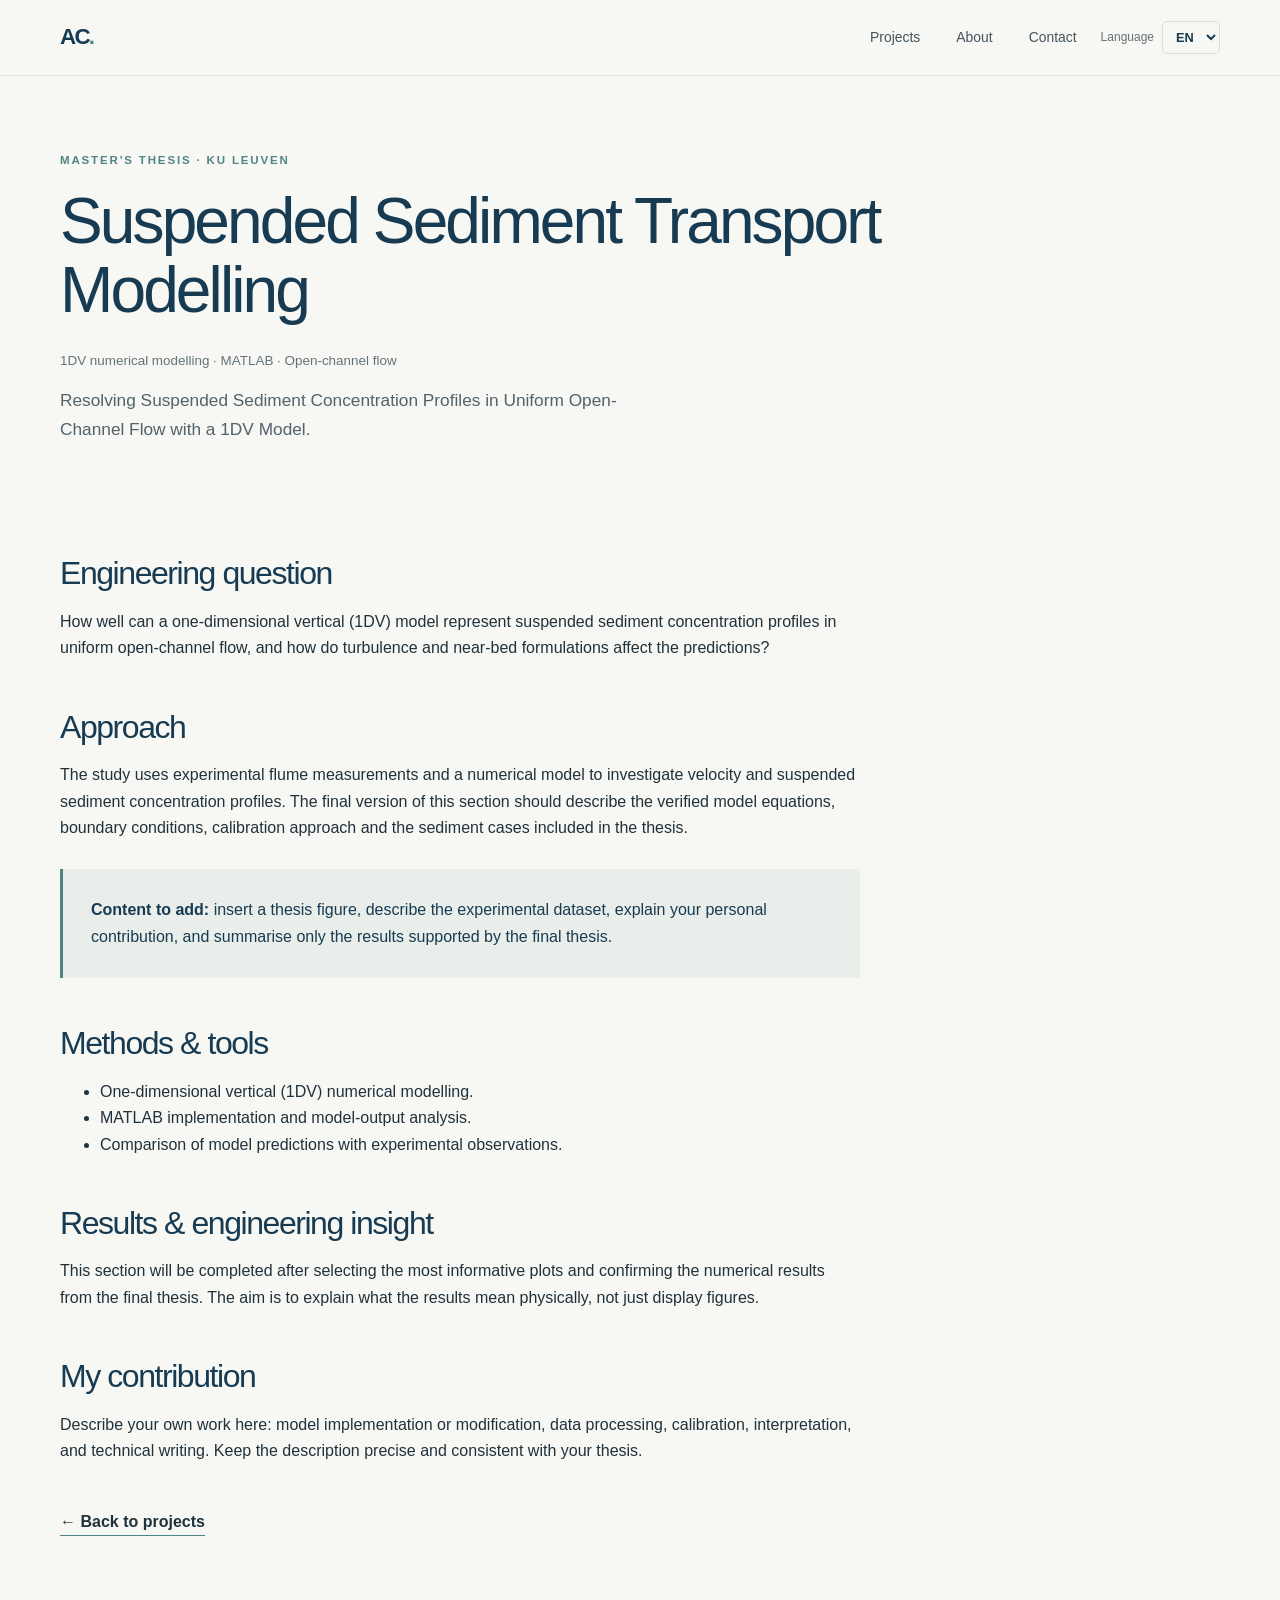
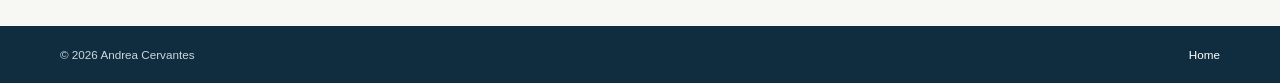
==== projects/thesis.html @ b18a3326 "Add files via upload" ====
<!doctype html>
<html lang="en">
<head>
  <meta charset="utf-8">
  <meta name="viewport" content="width=device-width, initial-scale=1">
  <meta name="description" content="Master's thesis case study on suspended sediment transport modelling.">
  <title>Suspended Sediment Transport Modelling | Andrea Cervantes</title>
  <link rel="stylesheet" href="../assets/css/style.css">
  <style>
    .case-hero { padding: 76px 0 48px; max-width: 850px; }
    .case-hero h1 { font-size: clamp(2.5rem, 5vw, 4.5rem); }
    .case-meta { color: var(--muted); font-size: .84rem; }
    .case-body { max-width: 800px; padding-bottom: 90px; }
    .case-body h2 { margin-top: 48px; font-size: 2rem; }
    .case-placeholder { padding: 28px; background: #e9eeea; border-left: 3px solid var(--teal); color: var(--navy); margin: 28px 0; }
    .back-link { display: inline-block; margin-top: 28px; font-weight: 700; border-bottom: 1px solid var(--teal); }
  </style>
</head>
<body>
  <header class="site-header">
    <a class="brand" href="../index.html">AC<span>.</span></a>
    <nav class="desktop-nav"><a href="../index.html#projects">Projects</a><a href="../index.html#about">About</a><a href="../index.html#contact">Contact</a></nav>
    <div class="header-actions"><label class="language-label" for="language-select">Language</label><select id="language-select" aria-label="Choose language"><option value="en">EN</option><option value="es">ES</option><option value="nl">NL</option></select></div>
  </header>
  <main class="section-wrap">
    <section class="case-hero">
      <p class="eyebrow">MASTER'S THESIS · KU LEUVEN</p>
      <h1>Suspended Sediment Transport Modelling</h1>
      <p class="case-meta">1DV numerical modelling · MATLAB · Open-channel flow</p>
      <p class="hero-lede">Resolving Suspended Sediment Concentration Profiles in Uniform Open-Channel Flow with a 1DV Model.</p>
    </section>
    <article class="case-body">
      <h2>Engineering question</h2>
      <p>How well can a one-dimensional vertical (1DV) model represent suspended sediment concentration profiles in uniform open-channel flow, and how do turbulence and near-bed formulations affect the predictions?</p>
      <h2>Approach</h2>
      <p>The study uses experimental flume measurements and a numerical model to investigate velocity and suspended sediment concentration profiles. The final version of this section should describe the verified model equations, boundary conditions, calibration approach and the sediment cases included in the thesis.</p>
      <div class="case-placeholder"><strong>Content to add:</strong> insert a thesis figure, describe the experimental dataset, explain your personal contribution, and summarise only the results supported by the final thesis.</div>
      <h2>Methods & tools</h2>
      <ul>
        <li>One-dimensional vertical (1DV) numerical modelling.</li>
        <li>MATLAB implementation and model-output analysis.</li>
        <li>Comparison of model predictions with experimental observations.</li>
      </ul>
      <h2>Results & engineering insight</h2>
      <p>This section will be completed after selecting the most informative plots and confirming the numerical results from the final thesis. The aim is to explain what the results mean physically, not just display figures.</p>
      <h2>My contribution</h2>
      <p>Describe your own work here: model implementation or modification, data processing, calibration, interpretation, and technical writing. Keep the description precise and consistent with your thesis.</p>
      <a class="back-link" href="../index.html#projects">← Back to projects</a>
    </article>
  </main>
  <footer class="site-footer"><div class="section-wrap footer-inner"><span>© <span id="year"></span> Andrea Cervantes</span><a href="../index.html">Home</a></div></footer>
  <script>
    const caseTranslations = {
      en: {label:"MASTER'S THESIS · KU LEUVEN",title:"Suspended Sediment Transport Modelling",meta:"1DV numerical modelling · MATLAB · Open-channel flow",subtitle:"Resolving Suspended Sediment Concentration Profiles in Uniform Open-Channel Flow with a 1DV Model.",q:"Engineering question",qtext:"How well can a one-dimensional vertical (1DV) model represent suspended sediment concentration profiles in uniform open-channel flow, and how do turbulence and near-bed formulations affect the predictions?",approach:"Approach",approachText:"The study uses experimental flume measurements and a numerical model to investigate velocity and suspended sediment concentration profiles. The final version of this section should describe the verified model equations, boundary conditions, calibration approach and the sediment cases included in the thesis.",placeholder:"Content to add: insert a thesis figure, describe the experimental dataset, explain your personal contribution, and summarise only the results supported by the final thesis.",methods:"Methods & tools",m1:"One-dimensional vertical (1DV) numerical modelling.",m2:"MATLAB implementation and model-output analysis.",m3:"Comparison of model predictions with experimental observations.",results:"Results & engineering insight",resultsText:"This section will be completed after selecting the most informative plots and confirming the numerical results from the final thesis. The aim is to explain what the results mean physically, not just display figures.",contribution:"My contribution",contributionText:"Describe your own work here: model implementation or modification, data processing, calibration, interpretation, and technical writing. Keep the description precise and consistent with your thesis.",back:"← Back to projects"},
      es: {label:"TESIS DE MÁSTER · KU LEUVEN",title:"Modelización del transporte de sedimentos suspendidos",meta:"Modelización numérica 1DV · MATLAB · Flujo a superficie libre",subtitle:"Resolución de perfiles de concentración de sedimentos suspendidos en flujo uniforme a superficie libre mediante un modelo 1DV.",q:"Problema de ingeniería",qtext:"¿En qué medida un modelo unidimensional vertical (1DV) representa los perfiles de concentración de sedimentos suspendidos en flujo uniforme a superficie libre, y cómo influyen la turbulencia y las formulaciones cerca del lecho en las predicciones?",approach:"Enfoque",approachText:"El estudio utiliza mediciones experimentales en un canal y un modelo numérico para investigar los perfiles de velocidad y de concentración de sedimentos suspendidos. Esta sección final debe describir las ecuaciones verificadas, las condiciones de contorno, la calibración y los casos de sedimentos incluidos en la tesis.",placeholder:"Contenido pendiente: insertar una figura de la tesis, describir los datos experimentales, explicar tu contribución y resumir solo resultados respaldados por la tesis final.",methods:"Métodos y herramientas",m1:"Modelización numérica unidimensional vertical (1DV).",m2:"Implementación en MATLAB y análisis de resultados del modelo.",m3:"Comparación de predicciones con observaciones experimentales.",results:"Resultados e interpretación ingenieril",resultsText:"Esta sección se completará después de seleccionar las figuras más informativas y confirmar los resultados numéricos de la tesis final. El objetivo es explicar su significado físico, no solo mostrar gráficos.",contribution:"Mi contribución",contributionText:"Describe aquí tu trabajo: implementación o modificación del modelo, procesamiento de datos, calibración, interpretación y redacción técnica. La descripción debe ser precisa y coherente con tu tesis.",back:"← Volver a proyectos"},
      nl: {label:"MASTERTHESIS · KU LEUVEN",title:"Modellering van gesuspendeerd sedimenttransport",meta:"1DV-numerieke modellering · MATLAB · Stroming in open kanalen",subtitle:"Het bepalen van concentratieprofielen van gesuspendeerd sediment in eenparige stroming in een open kanaal met een 1DV-model.",q:"Ingenieursvraag",qtext:"In welke mate kan een eendimensionaal verticaal (1DV) model concentratieprofielen van gesuspendeerd sediment in eenparige stroming in een open kanaal beschrijven, en hoe beïnvloeden turbulentie en formuleringen nabij de bodem de voorspellingen?",approach:"Aanpak",approachText:"De studie gebruikt experimentele gootmetingen en een numeriek model om snelheids- en sedimentconcentratieprofielen te onderzoeken. In de definitieve versie worden de geverifieerde modelvergelijkingen, randvoorwaarden, kalibratieaanpak en sedimentgevallen uit de thesis beschreven.",placeholder:"Nog toe te voegen: voeg een figuur uit de thesis toe, beschrijf de experimentele gegevens, licht je eigen bijdrage toe en vat alleen resultaten samen die door de definitieve thesis worden ondersteund.",methods:"Methoden en tools",m1:"Eendimensionale verticale (1DV) numerieke modellering.",m2:"Implementatie in MATLAB en analyse van modeluitvoer.",m3:"Vergelijking van modelvoorspellingen met experimentele waarnemingen.",results:"Resultaten en technische inzichten",resultsText:"Dit onderdeel wordt aangevuld nadat de meest informatieve grafieken zijn geselecteerd en de numerieke resultaten uit de definitieve thesis zijn gecontroleerd. Het doel is de fysische betekenis uit te leggen, niet alleen grafieken te tonen.",contribution:"Mijn bijdrage",contributionText:"Beschrijf hier je eigen werk: modelimplementatie of aanpassing, gegevensverwerking, kalibratie, interpretatie en technische rapportage. Zorg dat de beschrijving precies overeenkomt met je thesis.",back:"← Terug naar projecten"}
    };
    const select = document.getElementById("language-select");
    const originalNodes = {
      label:document.querySelector(".case-hero .eyebrow"), title:document.querySelector(".case-hero h1"), meta:document.querySelector(".case-meta"), subtitle:document.querySelector(".case-hero .hero-lede"),
      q:document.querySelectorAll(".case-body h2")[0], qtext:document.querySelectorAll(".case-body p")[0], approach:document.querySelectorAll(".case-body h2")[1], approachText:document.querySelectorAll(".case-body p")[1],
      placeholder:document.querySelector(".case-placeholder"), methods:document.querySelectorAll(".case-body h2")[2], m1:document.querySelectorAll(".case-body li")[0], m2:document.querySelectorAll(".case-body li")[1], m3:document.querySelectorAll(".case-body li")[2],
      results:document.querySelectorAll(".case-body h2")[3], resultsText:document.querySelectorAll(".case-body p")[2], contribution:document.querySelectorAll(".case-body h2")[4], contributionText:document.querySelectorAll(".case-body p")[3], back:document.querySelector(".back-link")
    };
    function setCaseLanguage(lang) {
      const t = caseTranslations[lang] || caseTranslations.en;
      document.documentElement.lang = lang;
      Object.keys(originalNodes).forEach(key => {
        const node = originalNodes[key];
        if (key === "placeholder") node.innerHTML = "<strong>" + t[key].split(":")[0] + ":</strong>" + t[key].substring(t[key].indexOf(":")+1);
        else node.textContent = t[key];
      });
      document.title = t.title + " | Andrea Cervantes";
    }
    select.addEventListener("change", e => { setCaseLanguage(e.target.value); try { localStorage.setItem("portfolio-language",e.target.value); } catch(error){} });
    try { const lang=localStorage.getItem("portfolio-language") || "en"; select.value=lang; setCaseLanguage(lang); } catch(error) { setCaseLanguage("en"); }
    document.getElementById("year").textContent = new Date().getFullYear();
  </script>
</body>
</html>
---- assets/css/style.css ----
:root {
  --navy: #173b52;
  --navy-deep: #102d40;
  --teal: #4f8584;
  --mint: #dce9e5;
  --paper: #f7f7f3;
  --white: #fff;
  --ink: #20323c;
  --muted: #64747a;
  --line: #d8dfdc;
  --sand: #e0b77d;
  --max: 1160px;
  --serif: Georgia, "Times New Roman", serif;
  --sans: Inter, "Aptos", "Segoe UI", Arial, sans-serif;
}
* { box-sizing: border-box; }
html { scroll-behavior: smooth; scroll-padding-top: 90px; }
body { margin: 0; background: var(--paper); color: var(--ink); font-family: var(--sans); line-height: 1.65; -webkit-font-smoothing: antialiased; }
a { color: inherit; text-decoration: none; }
a:hover { color: var(--teal); }
button, select { font: inherit; }
.skip-link { position: absolute; left: -999px; top: 0; background: var(--white); padding: .7rem; z-index: 99; }
.skip-link:focus { left: .5rem; }
.section-wrap { width: min(var(--max), calc(100% - 48px)); margin-inline: auto; }
.site-header { position: sticky; top: 0; z-index: 10; min-height: 76px; display: flex; align-items: center; justify-content: space-between; gap: 24px; padding: 0 max(24px, calc((100% - var(--max)) / 2)); background: rgba(247,247,243,.94); backdrop-filter: blur(14px); border-bottom: 1px solid rgba(216,223,220,.8); }
.brand { color: var(--navy); font-size: 1.4rem; font-weight: 800; letter-spacing: -.08em; }
.brand span { color: var(--teal); }
.desktop-nav { display: flex; align-items: center; gap: clamp(18px, 3vw, 36px); margin-left: auto; }
.desktop-nav a, .mobile-nav a { font-size: .87rem; color: #43555e; }
.header-actions { display: flex; align-items: center; gap: 8px; }
.language-label { font-size: .75rem; color: var(--muted); }
#language-select { background: transparent; border: 1px solid var(--line); border-radius: 5px; color: var(--navy); padding: 7px 9px; font-weight: 700; font-size: .8rem; }
.menu-toggle { display: none; border: 1px solid var(--line); background: transparent; color: var(--navy); border-radius: 5px; padding: 6px 10px; }
.mobile-nav { position: absolute; top: 75px; right: 16px; padding: 14px 20px; background: var(--white); border: 1px solid var(--line); box-shadow: 0 12px 30px #173b5218; border-radius: 8px; flex-direction: column; gap: 12px; min-width: 160px; }
.mobile-nav:not([hidden]) { display: flex; }
.hero { display: grid; grid-template-columns: 1.08fr .92fr; align-items: center; gap: clamp(36px, 7vw, 90px); padding-block: clamp(58px, 8vw, 108px); }
.eyebrow { margin: 0 0 18px; color: var(--teal); font-size: .72rem; letter-spacing: .16em; font-weight: 800; line-height: 1.5; }
h1, h2, h3, p { margin-top: 0; }
h1, h2 { color: var(--navy); font-weight: 500; letter-spacing: -.045em; line-height: 1.08; }
h1 { font-size: clamp(2.7rem, 5.4vw, 5rem); margin-bottom: 25px; }
h1 em { color: var(--teal); font-family: var(--serif); font-weight: 400; }
h2 { font-size: clamp(2rem, 3.5vw, 3.25rem); margin-bottom: 18px; }
h3 { color: var(--navy); line-height: 1.25; letter-spacing: -.02em; }
.hero-lede { max-width: 590px; color: #52636b; font-size: clamp(1rem, 1.35vw, 1.13rem); }
.hero-actions { display: flex; align-items: center; flex-wrap: wrap; gap: 22px; margin-top: 30px; }
.button { display: inline-flex; align-items: center; gap: 18px; border-radius: 4px; padding: 13px 17px; font-size: .87rem; font-weight: 700; }
.button-dark { background: var(--navy); color: white; }
.button-dark:hover { background: var(--teal); color: white; }
.text-link { font-size: .88rem; font-weight: 700; border-bottom: 1px solid #9bb7b0; padding-bottom: 3px; }
.hero-note { margin: 34px 0 0; font-size: .78rem; color: var(--muted); }
.hero-art { position: relative; background: var(--mint); min-height: 430px; overflow: hidden; }
.contour-art { display: block; width: 100%; height: 100%; min-height: 430px; }
.art-label, .art-caption { position: absolute; z-index: 1; display: flex; justify-content: space-between; gap: 12px; font-size: .64rem; font-weight: 800; letter-spacing: .13em; color: var(--navy); }
.art-label { top: 20px; left: 20px; }
.art-caption { bottom: 20px; left: 20px; right: 20px; }
.intro-strip { background: #e9eeea; padding-block: 34px; }
.intro-grid { display: grid; grid-template-columns: .7fr 1.3fr; align-items: start; gap: 50px; }
.intro-grid .eyebrow { margin: 4px 0 0; }
.intro-statement { max-width: 800px; color: var(--navy); font-family: var(--serif); font-size: clamp(1.35rem, 2.3vw, 2rem); line-height: 1.35; margin: 0; }
.content-section { padding-block: clamp(65px, 8vw, 105px); }
.section-heading { display: flex; align-items: end; justify-content: space-between; gap: 40px; margin-bottom: 36px; }
.section-heading .eyebrow { margin-bottom: 12px; }
.section-heading h2 { margin-bottom: 0; }
.section-aside { max-width: 330px; color: var(--muted); font-size: .9rem; margin-bottom: 4px; }
.project-grid { display: grid; grid-template-columns: repeat(2, minmax(0, 1fr)); gap: 24px; align-items: stretch; }
.project-card { background: var(--white); border: 1px solid #e4e8e5; min-width: 0; }
.project-featured { grid-column: 1 / -1; display: grid; grid-template-columns: 1.05fr .95fr; }
.project-visual { min-height: 230px; position: relative; overflow: hidden; }
.project-featured .project-visual { min-height: 350px; }
.visual-sediment { background: var(--navy); display: flex; align-items: center; }
.visual-sediment svg { width: 100%; height: auto; padding: 18px; }
.visual-index { position: absolute; top: 18px; left: 20px; color: var(--white); font-size: .7rem; letter-spacing: .14em; z-index: 1; }
.visual-foot { position: absolute; bottom: 13px; left: 18px; color: #d8e4e5; font-size: .68rem; }
.project-content { padding: clamp(22px, 3vw, 34px); }
.project-type { color: var(--teal); font-size: .68rem; font-weight: 800; letter-spacing: .12em; margin-bottom: 13px; }
.project-content h3 { font-size: clamp(1.25rem, 2vw, 1.7rem); margin-bottom: 12px; }
.project-content > p:not(.project-type) { color: var(--muted); font-size: .9rem; }
.tag-list { display: flex; flex-wrap: wrap; gap: 7px; padding: 0; list-style: none; margin: 20px 0; }
.tag-list li { background: #edf2ef; color: #47625f; border-radius: 3px; padding: 4px 8px; font-size: .7rem; }
.project-link { display: inline-flex; align-items: center; gap: 12px; margin-top: 4px; font-size: .83rem; font-weight: 800; color: var(--navy); border-bottom: 1px solid #a5bbb5; padding-bottom: 4px; }
.visual-water { background: #dce9e5; display: grid; place-items: center; }
.water-rings { width: 210px; height: 210px; border: 1px solid #4f8584; border-radius: 50%; position: relative; }
.water-rings::before, .water-rings::after { content: ""; position: absolute; border: 1px solid #4f8584; border-radius: 50%; inset: 20px -30px; transform: rotate(25deg); }
.water-rings::after { inset: -25px 38px; transform: rotate(-35deg); }
.visual-title { position: absolute; bottom: 18px; left: 20px; color: var(--navy); font-size: .65rem; letter-spacing: .13em; font-weight: 800; }
.visual-maritime { background: #e7e4da; display: grid; place-items: center; }
.maritime-lines { width: 100%; height: 100%; position: absolute; inset: 0; background: repeating-linear-gradient(165deg, transparent 0 20px, rgba(23,59,82,.18) 21px 22px, transparent 23px 40px); clip-path: polygon(0 15%,100% 0,100% 82%,0 100%); }
.about-band { background: var(--navy); color: white; padding-block: clamp(60px, 8vw, 100px); }
.about-grid { display: grid; grid-template-columns: .85fr 1.15fr; gap: clamp(35px, 8vw, 100px); }
.about-band h2 { color: white; max-width: 450px; }
.about-band .eyebrow { color: #9fc9bd; }
.about-copy { max-width: 650px; color: #d5e0e3; }
.about-copy p { margin-bottom: 18px; }
.about-caution { font-size: .82rem; color: #a9c1c8; border-left: 2px solid var(--teal); padding-left: 14px; margin-top: 28px; }
.skills-grid { display: grid; grid-template-columns: repeat(3, minmax(0, 1fr)); border-top: 1px solid var(--line); }
.skill-block { padding: 26px 26px 0 0; }
.skill-block + .skill-block { border-left: 1px solid var(--line); padding-left: 26px; }
.skill-number { color: var(--teal); font-size: .72rem; font-weight: 800; letter-spacing: .1em; }
.skill-block h3 { margin: 15px 0 10px; font-size: 1.15rem; }
.skill-block p { color: var(--muted); font-size: .9rem; margin-bottom: 0; }
.contact-section { background: #e9eeea; padding-block: clamp(60px, 8vw, 100px); }
.contact-grid { display: grid; grid-template-columns: 1fr .8fr; gap: 70px; }
.contact-grid h2 { max-width: 500px; }
.contact-grid > div:first-child > p:last-child { max-width: 500px; color: var(--muted); }
.contact-links { display: flex; flex-direction: column; align-items: stretch; }
.contact-links > a { display: flex; justify-content: space-between; gap: 20px; border-bottom: 1px solid #cbd6d1; padding: 13px 0; color: var(--navy); font-weight: 700; font-size: .9rem; }
.contact-note { margin-top: 18px; font-size: .75rem; color: var(--muted); }
.site-footer { background: var(--navy-deep); color: #cbd8dc; padding-block: 19px; font-size: .73rem; }
.footer-inner { display: flex; justify-content: space-between; align-items: center; gap: 18px; }
.site-footer a { color: #fff; }
@media (max-width: 850px) {
  .desktop-nav { gap: 16px; }
  .hero { gap: 28px; }
  .hero-art, .contour-art { min-height: 360px; }
  .project-featured { grid-template-columns: 1fr 1fr; }
}
@media (max-width: 680px) {
  .section-wrap { width: min(100% - 32px, var(--max)); }
  .site-header { padding-inline: 16px; min-height: 66px; }
  .desktop-nav, .language-label { display: none; }
  .menu-toggle { display: inline-block; }
  .mobile-nav { top: 65px; }
  .hero { grid-template-columns: 1fr; padding-block: 50px; }
  .hero-art, .contour-art { min-height: 300px; }
  .intro-grid, .about-grid, .contact-grid { grid-template-columns: 1fr; gap: 24px; }
  .section-heading { align-items: start; flex-direction: column; gap: 14px; }
  .project-grid, .project-featured { grid-template-columns: 1fr; }
  .project-featured { grid-column: auto; }
  .project-featured .project-visual { min-height: 270px; }
  .skills-grid { grid-template-columns: 1fr; }
  .skill-block, .skill-block + .skill-block { padding: 22px 0; border-left: 0; border-bottom: 1px solid var(--line); }
  .footer-inner { flex-wrap: wrap; }
}
@media (prefers-reduced-motion: reduce) { html { scroll-behavior: auto; } * { transition: none !important; } }
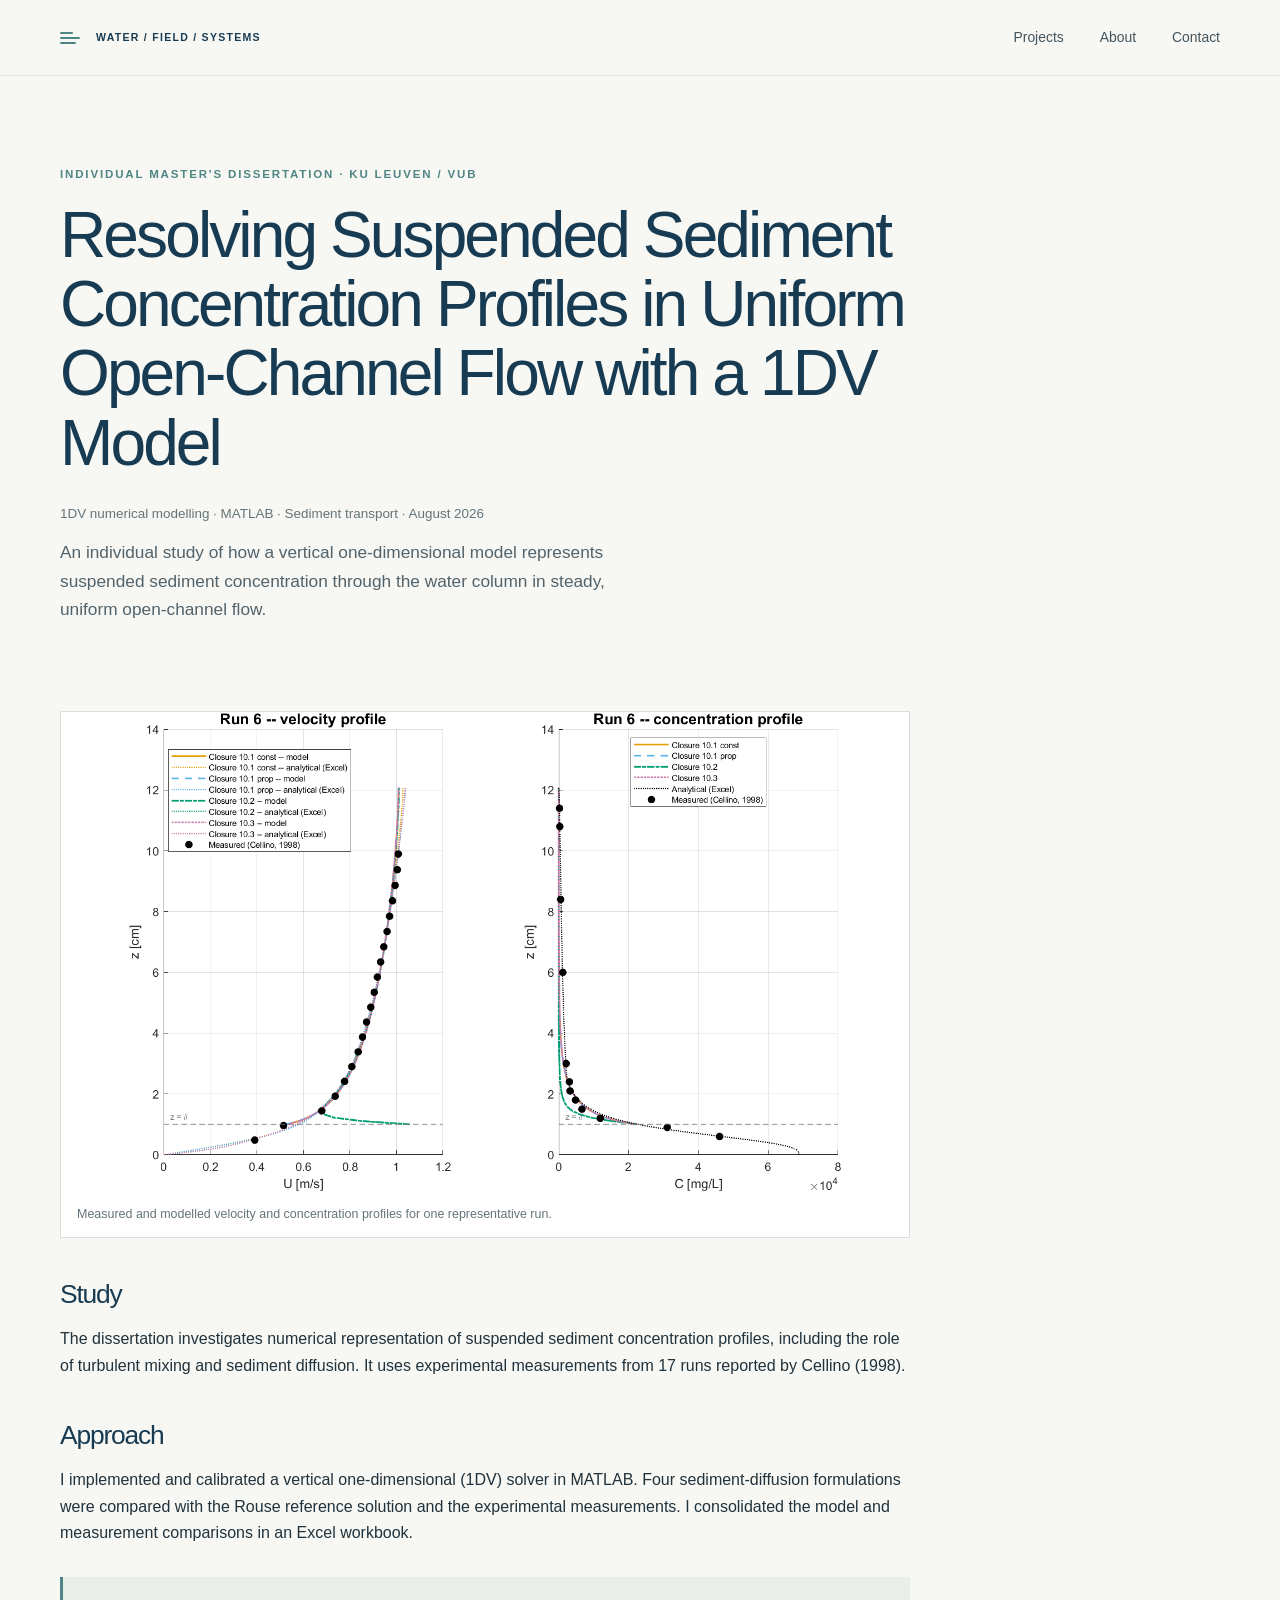
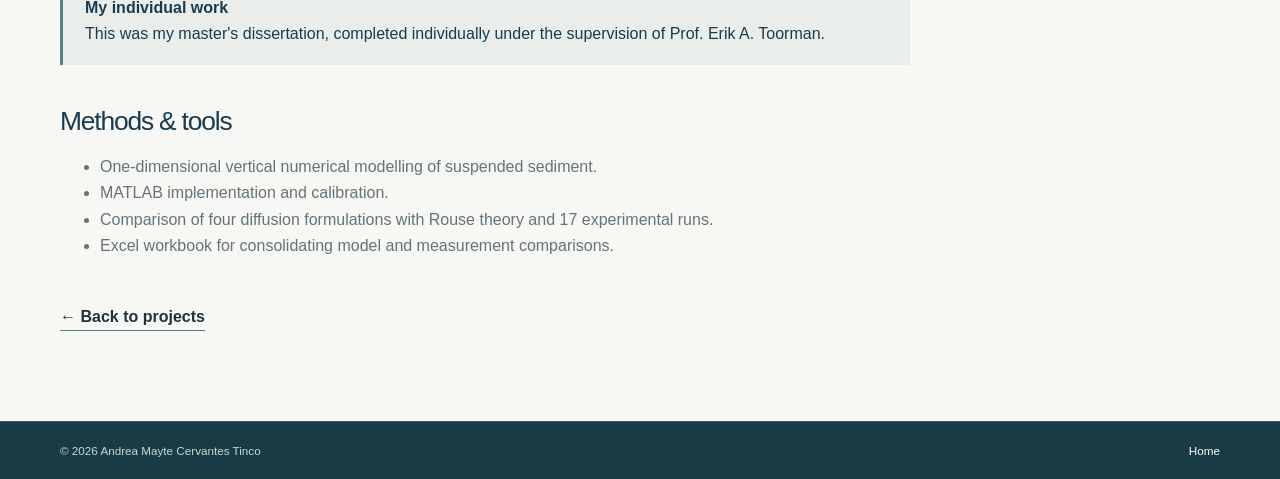
==== commit 0d8aa5ec: "Restore thesis project detail card and portfolio updates" ====
--- a/projects/thesis.html
+++ b/projects/thesis.html
@@ -3,78 +3,48 @@
 <head>
   <meta charset="utf-8">
   <meta name="viewport" content="width=device-width, initial-scale=1">
-  <meta name="description" content="Master's thesis case study on suspended sediment transport modelling.">
-  <title>Suspended Sediment Transport Modelling | Andrea Cervantes</title>
-  <link rel="stylesheet" href="../assets/css/style.css">
+  <meta name="description" content="Andrea Cervantes' individual MSc dissertation on modelling suspended sediment profiles in open-channel flow.">
+  <title>Suspended Sediment Modelling | Andrea Cervantes</title>
+  <link rel="stylesheet" href="../assets/css/style.css?v=13">
   <style>
-    .case-hero { padding: 76px 0 48px; max-width: 850px; }
-    .case-hero h1 { font-size: clamp(2.5rem, 5vw, 4.5rem); }
-    .case-meta { color: var(--muted); font-size: .84rem; }
-    .case-body { max-width: 800px; padding-bottom: 90px; }
-    .case-body h2 { margin-top: 48px; font-size: 2rem; }
-    .case-placeholder { padding: 28px; background: #e9eeea; border-left: 3px solid var(--teal); color: var(--navy); margin: 28px 0; }
-    .back-link { display: inline-block; margin-top: 28px; font-weight: 700; border-bottom: 1px solid var(--teal); }
+    .case-hero { max-width:900px; padding:clamp(50px,8vw,90px) 0 36px; }
+    .case-hero h1 { font-size:clamp(2.4rem,5vw,4.4rem); }
+    .case-meta { color:var(--muted); font-size:.84rem; }
+    .case-body { max-width:850px; padding-bottom:90px; }
+    .case-body h2 { margin-top:42px; font-size:1.65rem; }
+    .case-figure { margin:34px 0; background:#fff; border:1px solid var(--line); }
+    .case-figure img { display:block; width:100%; max-height:480px; object-fit:contain; }
+    .case-figure figcaption { padding:12px 16px; color:var(--muted); font-size:.78rem; }
+    .case-callout { background:#e9eeea; border-left:3px solid var(--teal); padding:18px 22px; margin:30px 0; color:var(--navy); }
+    .back-link { display:inline-block; margin-top:28px; font-weight:700; border-bottom:1px solid var(--teal); }
+    .case-points { color:var(--muted); }
   </style>
 </head>
 <body>
   <header class="site-header">
-    <a class="brand" href="../index.html">AC<span>.</span></a>
-    <nav class="desktop-nav"><a href="../index.html#projects">Projects</a><a href="../index.html#about">About</a><a href="../index.html#contact">Contact</a></nav>
-    <div class="header-actions"><label class="language-label" for="language-select">Language</label><select id="language-select" aria-label="Choose language"><option value="en">EN</option><option value="es">ES</option><option value="nl">NL</option></select></div>
+    <a class="brand" href="../index.html#home" aria-label="Andrea Cervantes portfolio"><span class="brand-mark" aria-hidden="true"><i></i><i></i><i></i></span><span>WATER / FIELD / SYSTEMS</span></a>
+    <nav class="desktop-nav" aria-label="Main navigation"><a href="../index.html#projects">Projects</a><a href="../index.html#about">About</a><a href="../index.html#contact">Contact</a></nav>
   </header>
   <main class="section-wrap">
     <section class="case-hero">
-      <p class="eyebrow">MASTER'S THESIS · KU LEUVEN</p>
-      <h1>Suspended Sediment Transport Modelling</h1>
-      <p class="case-meta">1DV numerical modelling · MATLAB · Open-channel flow</p>
-      <p class="hero-lede">Resolving Suspended Sediment Concentration Profiles in Uniform Open-Channel Flow with a 1DV Model.</p>
+      <p class="eyebrow">INDIVIDUAL MASTER'S DISSERTATION · KU LEUVEN / VUB</p>
+      <h1>Resolving Suspended Sediment Concentration Profiles in Uniform Open-Channel Flow with a 1DV Model</h1>
+      <p class="case-meta">1DV numerical modelling · MATLAB · Sediment transport · August 2026</p>
+      <p class="hero-lede">An individual study of how a vertical one-dimensional model represents suspended sediment concentration through the water column in steady, uniform open-channel flow.</p>
     </section>
     <article class="case-body">
-      <h2>Engineering question</h2>
-      <p>How well can a one-dimensional vertical (1DV) model represent suspended sediment concentration profiles in uniform open-channel flow, and how do turbulence and near-bed formulations affect the predictions?</p>
+      <figure class="case-figure"><img src="../assets/images/projects/thesis-profiles.png" alt="Measured and modelled velocity and suspended sediment concentration profiles for Run 6"><figcaption>Measured and modelled velocity and concentration profiles for one representative run.</figcaption></figure>
+      <h2>Study</h2>
+      <p>The dissertation investigates numerical representation of suspended sediment concentration profiles, including the role of turbulent mixing and sediment diffusion. It uses experimental measurements from 17 runs reported by Cellino (1998).</p>
       <h2>Approach</h2>
-      <p>The study uses experimental flume measurements and a numerical model to investigate velocity and suspended sediment concentration profiles. The final version of this section should describe the verified model equations, boundary conditions, calibration approach and the sediment cases included in the thesis.</p>
-      <div class="case-placeholder"><strong>Content to add:</strong> insert a thesis figure, describe the experimental dataset, explain your personal contribution, and summarise only the results supported by the final thesis.</div>
-      <h2>Methods & tools</h2>
-      <ul>
-        <li>One-dimensional vertical (1DV) numerical modelling.</li>
-        <li>MATLAB implementation and model-output analysis.</li>
-        <li>Comparison of model predictions with experimental observations.</li>
-      </ul>
-      <h2>Results & engineering insight</h2>
-      <p>This section will be completed after selecting the most informative plots and confirming the numerical results from the final thesis. The aim is to explain what the results mean physically, not just display figures.</p>
-      <h2>My contribution</h2>
-      <p>Describe your own work here: model implementation or modification, data processing, calibration, interpretation, and technical writing. Keep the description precise and consistent with your thesis.</p>
+      <p>I implemented and calibrated a vertical one-dimensional (1DV) solver in MATLAB. Four sediment-diffusion formulations were compared with the Rouse reference solution and the experimental measurements. I consolidated the model and measurement comparisons in an Excel workbook.</p>
+      <div class="case-callout"><strong>My individual work</strong><br>This was my master's dissertation, completed individually under the supervision of Prof. Erik A. Toorman.</div>
+      <h2>Methods &amp; tools</h2>
+      <ul class="case-points"><li>One-dimensional vertical numerical modelling of suspended sediment.</li><li>MATLAB implementation and calibration.</li><li>Comparison of four diffusion formulations with Rouse theory and 17 experimental runs.</li><li>Excel workbook for consolidating model and measurement comparisons.</li></ul>
       <a class="back-link" href="../index.html#projects">← Back to projects</a>
     </article>
   </main>
-  <footer class="site-footer"><div class="section-wrap footer-inner"><span>© <span id="year"></span> Andrea Cervantes</span><a href="../index.html">Home</a></div></footer>
-  <script>
-    const caseTranslations = {
-      en: {label:"MASTER'S THESIS · KU LEUVEN",title:"Suspended Sediment Transport Modelling",meta:"1DV numerical modelling · MATLAB · Open-channel flow",subtitle:"Resolving Suspended Sediment Concentration Profiles in Uniform Open-Channel Flow with a 1DV Model.",q:"Engineering question",qtext:"How well can a one-dimensional vertical (1DV) model represent suspended sediment concentration profiles in uniform open-channel flow, and how do turbulence and near-bed formulations affect the predictions?",approach:"Approach",approachText:"The study uses experimental flume measurements and a numerical model to investigate velocity and suspended sediment concentration profiles. The final version of this section should describe the verified model equations, boundary conditions, calibration approach and the sediment cases included in the thesis.",placeholder:"Content to add: insert a thesis figure, describe the experimental dataset, explain your personal contribution, and summarise only the results supported by the final thesis.",methods:"Methods & tools",m1:"One-dimensional vertical (1DV) numerical modelling.",m2:"MATLAB implementation and model-output analysis.",m3:"Comparison of model predictions with experimental observations.",results:"Results & engineering insight",resultsText:"This section will be completed after selecting the most informative plots and confirming the numerical results from the final thesis. The aim is to explain what the results mean physically, not just display figures.",contribution:"My contribution",contributionText:"Describe your own work here: model implementation or modification, data processing, calibration, interpretation, and technical writing. Keep the description precise and consistent with your thesis.",back:"← Back to projects"},
-      es: {label:"TESIS DE MÁSTER · KU LEUVEN",title:"Modelización del transporte de sedimentos suspendidos",meta:"Modelización numérica 1DV · MATLAB · Flujo a superficie libre",subtitle:"Resolución de perfiles de concentración de sedimentos suspendidos en flujo uniforme a superficie libre mediante un modelo 1DV.",q:"Problema de ingeniería",qtext:"¿En qué medida un modelo unidimensional vertical (1DV) representa los perfiles de concentración de sedimentos suspendidos en flujo uniforme a superficie libre, y cómo influyen la turbulencia y las formulaciones cerca del lecho en las predicciones?",approach:"Enfoque",approachText:"El estudio utiliza mediciones experimentales en un canal y un modelo numérico para investigar los perfiles de velocidad y de concentración de sedimentos suspendidos. Esta sección final debe describir las ecuaciones verificadas, las condiciones de contorno, la calibración y los casos de sedimentos incluidos en la tesis.",placeholder:"Contenido pendiente: insertar una figura de la tesis, describir los datos experimentales, explicar tu contribución y resumir solo resultados respaldados por la tesis final.",methods:"Métodos y herramientas",m1:"Modelización numérica unidimensional vertical (1DV).",m2:"Implementación en MATLAB y análisis de resultados del modelo.",m3:"Comparación de predicciones con observaciones experimentales.",results:"Resultados e interpretación ingenieril",resultsText:"Esta sección se completará después de seleccionar las figuras más informativas y confirmar los resultados numéricos de la tesis final. El objetivo es explicar su significado físico, no solo mostrar gráficos.",contribution:"Mi contribución",contributionText:"Describe aquí tu trabajo: implementación o modificación del modelo, procesamiento de datos, calibración, interpretación y redacción técnica. La descripción debe ser precisa y coherente con tu tesis.",back:"← Volver a proyectos"},
-      nl: {label:"MASTERTHESIS · KU LEUVEN",title:"Modellering van gesuspendeerd sedimenttransport",meta:"1DV-numerieke modellering · MATLAB · Stroming in open kanalen",subtitle:"Het bepalen van concentratieprofielen van gesuspendeerd sediment in eenparige stroming in een open kanaal met een 1DV-model.",q:"Ingenieursvraag",qtext:"In welke mate kan een eendimensionaal verticaal (1DV) model concentratieprofielen van gesuspendeerd sediment in eenparige stroming in een open kanaal beschrijven, en hoe beïnvloeden turbulentie en formuleringen nabij de bodem de voorspellingen?",approach:"Aanpak",approachText:"De studie gebruikt experimentele gootmetingen en een numeriek model om snelheids- en sedimentconcentratieprofielen te onderzoeken. In de definitieve versie worden de geverifieerde modelvergelijkingen, randvoorwaarden, kalibratieaanpak en sedimentgevallen uit de thesis beschreven.",placeholder:"Nog toe te voegen: voeg een figuur uit de thesis toe, beschrijf de experimentele gegevens, licht je eigen bijdrage toe en vat alleen resultaten samen die door de definitieve thesis worden ondersteund.",methods:"Methoden en tools",m1:"Eendimensionale verticale (1DV) numerieke modellering.",m2:"Implementatie in MATLAB en analyse van modeluitvoer.",m3:"Vergelijking van modelvoorspellingen met experimentele waarnemingen.",results:"Resultaten en technische inzichten",resultsText:"Dit onderdeel wordt aangevuld nadat de meest informatieve grafieken zijn geselecteerd en de numerieke resultaten uit de definitieve thesis zijn gecontroleerd. Het doel is de fysische betekenis uit te leggen, niet alleen grafieken te tonen.",contribution:"Mijn bijdrage",contributionText:"Beschrijf hier je eigen werk: modelimplementatie of aanpassing, gegevensverwerking, kalibratie, interpretatie en technische rapportage. Zorg dat de beschrijving precies overeenkomt met je thesis.",back:"← Terug naar projecten"}
-    };
-    const select = document.getElementById("language-select");
-    const originalNodes = {
-      label:document.querySelector(".case-hero .eyebrow"), title:document.querySelector(".case-hero h1"), meta:document.querySelector(".case-meta"), subtitle:document.querySelector(".case-hero .hero-lede"),
-      q:document.querySelectorAll(".case-body h2")[0], qtext:document.querySelectorAll(".case-body p")[0], approach:document.querySelectorAll(".case-body h2")[1], approachText:document.querySelectorAll(".case-body p")[1],
-      placeholder:document.querySelector(".case-placeholder"), methods:document.querySelectorAll(".case-body h2")[2], m1:document.querySelectorAll(".case-body li")[0], m2:document.querySelectorAll(".case-body li")[1], m3:document.querySelectorAll(".case-body li")[2],
-      results:document.querySelectorAll(".case-body h2")[3], resultsText:document.querySelectorAll(".case-body p")[2], contribution:document.querySelectorAll(".case-body h2")[4], contributionText:document.querySelectorAll(".case-body p")[3], back:document.querySelector(".back-link")
-    };
-    function setCaseLanguage(lang) {
-      const t = caseTranslations[lang] || caseTranslations.en;
-      document.documentElement.lang = lang;
-      Object.keys(originalNodes).forEach(key => {
-        const node = originalNodes[key];
-        if (key === "placeholder") node.innerHTML = "<strong>" + t[key].split(":")[0] + ":</strong>" + t[key].substring(t[key].indexOf(":")+1);
-        else node.textContent = t[key];
-      });
-      document.title = t.title + " | Andrea Cervantes";
-    }
-    select.addEventListener("change", e => { setCaseLanguage(e.target.value); try { localStorage.setItem("portfolio-language",e.target.value); } catch(error){} });
-    try { const lang=localStorage.getItem("portfolio-language") || "en"; select.value=lang; setCaseLanguage(lang); } catch(error) { setCaseLanguage("en"); }
-    document.getElementById("year").textContent = new Date().getFullYear();
-  </script>
+  <footer class="site-footer"><div class="section-wrap footer-inner"><span>© <span id="year"></span> Andrea Mayte Cervantes Tinco</span><a href="../index.html">Home</a></div></footer>
+  <script>document.getElementById("year").textContent = new Date().getFullYear();</script>
 </body>
 </html>
--- a/assets/css/style.css
+++ b/assets/css/style.css
@@ -23,8 +23,17 @@
 .skip-link:focus { left: .5rem; }
 .section-wrap { width: min(var(--max), calc(100% - 48px)); margin-inline: auto; }
 .site-header { position: sticky; top: 0; z-index: 10; min-height: 76px; display: flex; align-items: center; justify-content: space-between; gap: 24px; padding: 0 max(24px, calc((100% - var(--max)) / 2)); background: rgba(247,247,243,.94); backdrop-filter: blur(14px); border-bottom: 1px solid rgba(216,223,220,.8); }
-.brand { color: var(--navy); font-size: 1.4rem; font-weight: 800; letter-spacing: -.08em; }
-.brand span { color: var(--teal); }
+.brand {
+  color: var(--navy);
+  font-family: "URW Chancery L", "Brush Script MT", "Segoe Script", cursive;
+  font-size: 1.55rem;
+  font-weight: 500;
+  font-style: italic;
+  letter-spacing: -.035em;
+  white-space: nowrap;
+  transform: none;
+  display: inline-block;
+}
 .desktop-nav { display: flex; align-items: center; gap: clamp(18px, 3vw, 36px); margin-left: auto; }
 .desktop-nav a, .mobile-nav a { font-size: .87rem; color: #43555e; }
 .header-actions { display: flex; align-items: center; gap: 8px; }
@@ -49,14 +58,18 @@
 .text-link { font-size: .88rem; font-weight: 700; border-bottom: 1px solid #9bb7b0; padding-bottom: 3px; }
 .hero-note { margin: 34px 0 0; font-size: .78rem; color: var(--muted); }
 .hero-art { position: relative; background: var(--mint); min-height: 430px; overflow: hidden; }
+.photo-carousel { width: 100%; max-width: 520px; aspect-ratio: 4 / 5; border-radius: 18px; isolation: isolate; }
+.photo-carousel .hero-photo { position: absolute; inset: 0; display: block; width: 100%; height: 100%; object-fit: cover; object-position: center; opacity: 0; visibility: hidden; transition: opacity 1s ease, visibility 1s ease; }
+.photo-carousel .hero-photo.active { opacity: 1; visibility: visible; }
 .contour-art { display: block; width: 100%; height: 100%; min-height: 430px; }
-.art-label, .art-caption { position: absolute; z-index: 1; display: flex; justify-content: space-between; gap: 12px; font-size: .64rem; font-weight: 800; letter-spacing: .13em; color: var(--navy); }
-.art-label { top: 20px; left: 20px; }
-.art-caption { bottom: 20px; left: 20px; right: 20px; }
+.art-label, .art-caption { display: none !important; }
 .intro-strip { background: #e9eeea; padding-block: 34px; }
-.intro-grid { display: grid; grid-template-columns: .7fr 1.3fr; align-items: start; gap: 50px; }
-.intro-grid .eyebrow { margin: 4px 0 0; }
+.intro-grid { display: grid; grid-template-columns: minmax(0, .8fr) minmax(0, 1.2fr); align-items: start; gap: clamp(2rem, 5vw, 5rem); }
+.intro-approach, .intro-about { min-width: 0; }
+.intro-grid .eyebrow { margin: 4px 0 16px; }
 .intro-statement { max-width: 800px; color: var(--navy); font-family: var(--serif); font-size: clamp(1.35rem, 2.3vw, 2rem); line-height: 1.35; margin: 0; }
+.intro-about > p:not(.eyebrow) { color: #425760; margin: 0 0 1rem; line-height: 1.7; font-size: .94rem; }
+.intro-about > p:last-child { margin-bottom: 0; }
 .content-section { padding-block: clamp(65px, 8vw, 105px); }
 .section-heading { display: flex; align-items: end; justify-content: space-between; gap: 40px; margin-bottom: 36px; }
 .section-heading .eyebrow { margin-bottom: 12px; }
@@ -114,6 +127,10 @@
   .hero-art, .contour-art { min-height: 360px; }
   .project-featured { grid-template-columns: 1fr 1fr; }
 }
+@media (max-width: 768px) {
+  .intro-grid { grid-template-columns: 1fr; gap: 2rem; }
+  .photo-carousel { max-width: 100%; aspect-ratio: 4 / 5; }
+}
 @media (max-width: 680px) {
   .section-wrap { width: min(100% - 32px, var(--max)); }
   .site-header { padding-inline: 16px; min-height: 66px; }
@@ -122,9 +139,9 @@
   .mobile-nav { top: 65px; }
   .hero { grid-template-columns: 1fr; padding-block: 50px; }
   .hero-art, .contour-art { min-height: 300px; }
-  .intro-grid, .about-grid, .contact-grid { grid-template-columns: 1fr; gap: 24px; }
+  .project-featured { grid-template-columns: 1fr; }
   .section-heading { align-items: start; flex-direction: column; gap: 14px; }
-  .project-grid, .project-featured { grid-template-columns: 1fr; }
+  .project-grid { grid-template-columns: 1fr; }
   .project-featured { grid-column: auto; }
   .project-featured .project-visual { min-height: 270px; }
   .skills-grid { grid-template-columns: 1fr; }
@@ -132,3 +149,276 @@
   .footer-inner { flex-wrap: wrap; }
 }
 @media (prefers-reduced-motion: reduce) { html { scroll-behavior: auto; } * { transition: none !important; } }
+
+
+.hero-eyebrow {
+  margin: 0 0 .65rem;
+  color: var(--teal);
+  font-size: .78rem;
+  font-weight: 750;
+  letter-spacing: .13em;
+  line-height: 1.4;
+  text-transform: uppercase;
+}
+
+
+/* Selected project cards */
+.visual-uganda {
+  background: linear-gradient(180deg, rgba(16,45,64,.03), rgba(16,45,64,.55)),
+    url("../images/Uganda_campo1.png") center 55% / cover;
+}
+.visual-mangrove { background: linear-gradient(145deg, #dce9e5, #8aaca3); }
+.visual-shellfish { background: linear-gradient(145deg, #e6e1d4, #b7c8c1); }
+.visual-potato { background: linear-gradient(145deg, #e7e2cf, #b5c49c); }
+.visual-belgium { background: linear-gradient(145deg, #dce5e8, #a8bdc2); }
+.visual-mangrove::after, .visual-shellfish::after, .visual-potato::after, .visual-belgium::after {
+  content: ""; position: absolute; inset: 18% 12%;
+  border: 1px solid rgba(23,59,82,.22); border-radius: 50%;
+  transform: rotate(-18deg);
+}
+.visual-shellfish::after { inset: 24% 18%; border-radius: 45% 55% 50% 40%; }
+.visual-potato::after { inset: 15% 25%; border-radius: 48%; transform: rotate(28deg); }
+.visual-belgium::after { inset: 20% 14%; border-radius: 4px; transform: rotate(8deg); }
+.project-card:not(.project-featured) .project-visual { min-height: 230px; }
+.project-card .visual-title { z-index: 1; }
+@media (max-width: 760px) {
+  .project-grid { grid-template-columns: 1fr; }
+  .project-featured { grid-column: auto; grid-template-columns: 1fr; }
+  .project-featured .project-visual { min-height: 260px; }
+}
+
+
+/* v10: interactive project cards, language globe and minimal contact */
+.brand { font-family: var(--sans); font-size: .72rem; font-weight: 800; letter-spacing: .15em; color: var(--teal); white-space: nowrap; }
+.brand span { color: #b8c9c2; padding: 0 .25rem; }
+.language-picker { position: relative; }
+.language-toggle { width: 38px; height: 38px; display:grid; place-items:center; border:1px solid var(--line); border-radius:50%; background:transparent; color:var(--navy); cursor:pointer; }
+.language-toggle svg { width:19px; height:19px; fill:none; stroke:currentColor; stroke-width:1.5; stroke-linecap:round; }
+.language-menu { position:absolute; right:0; top:46px; z-index:30; min-width:145px; padding:7px; background:white; border:1px solid var(--line); box-shadow:0 12px 30px #173b5218; border-radius:7px; }
+.language-menu[hidden] { display:none; }
+.language-menu button { display:block; width:100%; text-align:left; border:0; background:transparent; padding:9px 10px; color:var(--ink); cursor:pointer; border-radius:4px; }
+.language-menu button:hover { background:#edf2ef; }
+.project-grid-interactive .project-card { display:block; width:100%; padding:0; border:1px solid #e4e8e5; text-align:left; font:inherit; color:inherit; cursor:pointer; transition:transform .2s ease, box-shadow .2s ease; }
+.project-grid-interactive .project-card:hover { transform:translateY(-3px); box-shadow:0 12px 28px #173b5214; }
+.project-grid-interactive .project-featured { display:grid; grid-template-columns:1.05fr .95fr; grid-column:1 / -1; }
+.project-image { position:relative; display:block; min-height:230px; overflow:hidden; background:#dce9e5; }
+.project-featured .project-image { min-height:350px; }
+.project-image img { display:block; width:100%; height:100%; min-height:230px; object-fit:cover; position:absolute; inset:0; transition:transform .45s ease; }
+.project-card:hover .project-image img { transform:scale(1.035); }
+.project-featured .project-image img { min-height:350px; }
+.project-content { display:flex; flex-direction:column; gap:10px; padding:clamp(22px,3vw,34px); }
+.project-content strong { color:var(--navy); font-size:clamp(1.2rem,2vw,1.55rem); line-height:1.25; letter-spacing:-.02em; }
+.project-meta { color:var(--teal); font-size:.66rem; font-weight:800; letter-spacing:.12em; }
+.project-summary { color:var(--muted); font-size:.88rem; line-height:1.6; }
+.project-tags { color:#607873; font-size:.72rem; }
+.project-open { margin-top:7px; color:var(--navy); font-size:.82rem; font-weight:800; border-bottom:1px solid #a5bbb5; width:max-content; padding-bottom:4px; }
+.project-grid-interactive .project-card:focus-visible, .language-toggle:focus-visible, .language-menu button:focus-visible { outline:3px solid #8bb9ae; outline-offset:3px; }
+.skills-grid { grid-template-columns:repeat(3,minmax(0,1fr)); }
+.contact-section { padding-block:clamp(42px,6vw,70px); }
+.contact-minimal { display:grid; grid-template-columns:.7fr 1.3fr; align-items:center; column-gap:40px; }
+.contact-minimal .eyebrow { margin:0; }
+.contact-minimal h2 { font-size:clamp(1.8rem,3vw,2.7rem); margin:0; }
+.contact-minimal .contact-links { grid-column:2; display:flex; flex-direction:row; flex-wrap:wrap; gap:28px; margin-top:18px; }
+.contact-minimal .contact-links a { display:inline-flex; gap:10px; border-bottom:1px solid #cbd6d1; padding:6px 0; font-size:.9rem; }
+.modal-backdrop { position:fixed; inset:0; z-index:100; display:grid; place-items:center; padding:24px; background:rgba(10,29,40,.68); backdrop-filter:blur(5px); }
+.modal-backdrop[hidden] { display:none; }
+.project-modal { position:relative; width:min(900px,100%); max-height:min(88vh,900px); background:var(--paper); border-radius:10px; overflow:hidden; box-shadow:0 24px 80px #07192355; }
+.modal-scroll { max-height:min(88vh,900px); overflow-y:auto; overscroll-behavior:contain; }
+.modal-close { position:sticky; float:right; top:12px; margin:12px 12px -54px 0; z-index:3; width:40px; height:40px; border:0; border-radius:50%; background:rgba(255,255,255,.94); color:var(--navy); font-size:1.8rem; line-height:1; cursor:pointer; box-shadow:0 2px 12px #102d4020; }
+.modal-image { display:block; width:100%; height:260px; object-fit:cover; background:var(--mint); }
+.modal-body { padding:clamp(24px,5vw,48px); }
+.modal-body h2 { font-size:clamp(1.8rem,3vw,2.65rem); }
+.modal-intro { color:#52636b; font-size:1.05rem; max-width:760px; }
+.modal-columns { display:grid; grid-template-columns:1fr 1fr; gap:32px; margin-top:28px; }
+.modal-columns h3 { font-size:1rem; margin:18px 0 7px; }
+.modal-columns p { color:var(--muted); font-size:.9rem; }
+.modal-tools { border-top:1px solid var(--line); padding-top:18px; display:grid; gap:7px; color:var(--navy); font-size:.85rem; }
+.modal-tools span { color:var(--muted); }
+.modal-note { margin:22px 0 0; padding-left:12px; border-left:2px solid var(--teal); color:var(--muted); font-size:.78rem; }
+body.modal-open { overflow:hidden; }
+@media(max-width:850px) { .project-grid-interactive .project-featured { grid-template-columns:1fr 1fr; } }
+@media(max-width:680px) {
+ .brand { font-size:.62rem; letter-spacing:.09em; }
+ .desktop-nav,.language-label { display:none; }
+ .language-toggle { width:35px; height:35px; }
+ .project-grid-interactive .project-featured { grid-template-columns:1fr; }
+ .project-grid-interactive .project-featured .project-image,.project-grid-interactive .project-featured .project-image img { min-height:260px; }
+ .skills-grid { grid-template-columns:1fr; }
+ .contact-minimal { grid-template-columns:1fr; gap:14px; }
+ .contact-minimal .contact-links { grid-column:1; flex-direction:column; gap:8px; }
+ .modal-backdrop { padding:10px; }
+ .project-modal,.modal-scroll { max-height:94vh; }
+ .modal-image { height:190px; }
+ .modal-columns { grid-template-columns:1fr; gap:0; }
+}
+
+/* Portfolio refresh: editorial identity, focused work cards and a stronger story. */
+.brand { display:inline-flex; align-items:center; gap:11px; color:var(--navy); font-size:.68rem; letter-spacing:.14em; }
+.brand > span:last-child { color:var(--navy); }
+.brand .brand-mark { width:25px; height:25px; display:flex; flex-direction:column; justify-content:center; gap:3px; }
+.brand-mark i { display:block; height:2px; background:var(--teal); border-radius:4px; }
+.brand-mark i:nth-child(1) { width:13px; }
+.brand-mark i:nth-child(2) { width:20px; }
+.brand-mark i:nth-child(3) { width:16px; }
+.hero { padding-block:clamp(48px,6vw,78px); }
+.hero h1 { font-size:clamp(2.6rem,4.7vw,4.35rem); }
+.hero-lede { max-width:510px; }
+.intro-strip { padding-block:22px; background:#e9eeea; }
+.intro-grid { display:grid; grid-template-columns:.75fr 1.25fr; align-items:center; gap:clamp(2rem,5vw,5rem); }
+.intro-grid .eyebrow { margin:0; }
+.intro-statement { max-width:700px; font-size:clamp(1.15rem,2vw,1.55rem); }
+.content-section { padding-block:clamp(58px,7vw,88px); }
+.project-grid { grid-template-columns:repeat(3,minmax(0,1fr)); gap:18px; }
+.project-grid-interactive .project-featured { grid-column:span 2; grid-template-columns:1fr 1fr; }
+.project-image, .project-image img { min-height:210px; }
+.project-featured .project-image, .project-featured .project-image img { min-height:100%; }
+.project-content { padding:23px; }
+.project-content strong { font-size:clamp(1.05rem,1.55vw,1.35rem); }
+.project-featured .project-content strong { font-size:clamp(1.25rem,2vw,1.65rem); }
+.project-meta { line-height:1.5; }
+.project-open { margin-top:auto; padding-top:6px; }
+.about-section { background:var(--navy); color:#e5edef; padding-block:clamp(58px,7vw,88px); }
+.about-layout { display:grid; grid-template-columns:.8fr 1.2fr; gap:clamp(35px,7vw,84px); }
+.about-section .eyebrow { color:#a5cfc1; }
+.about-section h2 { color:white; font-size:clamp(2rem,3.2vw,3rem); }
+.about-copy { max-width:700px; color:#e0e9eb; }
+.about-copy p { margin-bottom:17px; }
+.about-education { display:grid; gap:9px; margin-top:25px; padding-top:20px; border-top:1px solid #ffffff35; color:#b8d2d0; font-size:.82rem; }
+.skills-section { padding-top:clamp(55px,6vw,76px); }
+.skills-section .skill-block { padding-block:22px 0; }
+.skills-section .skill-block h3 { font-size:1.12rem; }
+.contact-section { background:#e9eeea; }
+@media(max-width:850px) {
+  .project-grid { grid-template-columns:repeat(2,minmax(0,1fr)); }
+  .project-grid-interactive .project-featured { grid-column:1/-1; }
+  .about-layout { gap:35px; }
+}
+@media(max-width:680px) {
+  .brand { font-size:.59rem; letter-spacing:.1em; gap:8px; }
+  .hero { padding-block:42px; }
+  .intro-grid, .about-layout { grid-template-columns:1fr; gap:18px; }
+  .project-grid { grid-template-columns:1fr; }
+  .project-grid-interactive .project-featured { grid-template-columns:1fr; }
+  .project-featured .project-image, .project-featured .project-image img { min-height:260px; }
+  .about-section { padding-block:55px; }
+}
+
+
+/* V12: restore the intended personal identity and balanced editorial layout */
+.brand {
+  color:var(--navy); font-family:var(--serif); font-size:1.12rem;
+  font-weight:600; font-style:italic; letter-spacing:-.035em;
+  white-space:nowrap; transform:none;
+}
+.brand span { display:none; }
+.hero-eyebrow { color:var(--teal); font-size:.76rem; font-weight:800; letter-spacing:.13em; margin-bottom:14px; }
+.hero-lede { max-width:590px; }
+.intro-strip { background:#e9eeea; padding-block:38px; }
+.intro-grid { grid-template-columns:minmax(0,.8fr) minmax(0,1.2fr); gap:clamp(2rem,5vw,5rem); }
+.intro-statement { max-width:440px; font-size:clamp(1.4rem,2.2vw,1.9rem); }
+.intro-about > p:not(.eyebrow) { max-width:660px; }
+.capability-cards { display:grid; grid-template-columns:repeat(2,minmax(0,1fr)); gap:18px; }
+.capability-card {
+  min-width:0; padding:27px 28px 29px; background:#edf1ee;
+  border:1px solid #dce5e0; border-radius:8px;
+  transition:transform .2s ease,box-shadow .2s ease;
+}
+.capability-card:hover { transform:translateY(-3px); box-shadow:0 12px 28px rgba(23,59,82,.08); }
+.capability-icon { width:48px; height:48px; display:grid; place-items:center; margin-bottom:16px; color:var(--teal); }
+.capability-icon svg { width:42px; height:42px; fill:none; stroke:currentColor; stroke-width:1.7; stroke-linecap:round; stroke-linejoin:round; }
+.capability-card .skill-number { display:block; color:#829a91; font-size:.68rem; font-weight:800; letter-spacing:.12em; margin-bottom:8px; }
+.capability-card h3 { margin:0 0 9px; font-size:1.12rem; }
+.capability-card p { margin:0; color:#596b70; font-size:.9rem; line-height:1.65; }
+.contact-section {
+  background:#e9eeea; color:var(--ink);
+  padding-block:clamp(44px,6vw,68px);
+}
+.contact-minimal {
+  display:grid; grid-template-columns:.55fr 1.45fr; align-items:start;
+  gap:10px 44px; padding:clamp(25px,4vw,42px);
+  background:#183b46; border-radius:10px; color:#f7f7f3;
+}
+.contact-minimal .eyebrow { color:#b8d5ce; margin:7px 0 0; }
+.contact-copy h2 { color:#fff; font-size:clamp(1.8rem,3vw,2.5rem); margin:0 0 8px; }
+.contact-copy p { color:#d9e5e1; font-size:.92rem; margin:0; max-width:590px; }
+.contact-minimal .contact-links { grid-column:2; display:flex; flex-direction:row; flex-wrap:wrap; gap:26px; margin-top:12px; }
+.contact-minimal .contact-links a { color:#fff; border-color:rgba(220,233,229,.35); padding:5px 0; }
+.contact-minimal .contact-links a:hover { color:#b8d5ce; }
+.site-footer { background:#183b46; color:#c8d8d4; border-top:1px solid rgba(220,233,229,.18); }
+.site-footer a:hover { color:#fff; }
+@media(max-width:760px) {
+ .capability-cards { grid-template-columns:1fr; }
+ .contact-minimal { grid-template-columns:1fr; gap:12px; }
+ .contact-minimal .contact-links { grid-column:1; flex-direction:column; gap:9px; }
+}
+@media(max-width:680px) { .brand { font-size:.95rem; } }
+
+/* Final identity and contrast overrides after the legacy v12 theme rules. */
+.brand { display:inline-flex; align-items:center; gap:11px; color:var(--navy); font-family:var(--sans); font-size:.68rem; font-style:normal; font-weight:800; letter-spacing:.14em; }
+.brand span { display:inline-block; padding:0; }
+.brand .brand-mark { width:25px; height:25px; flex:0 0 25px; display:flex; flex-direction:column; justify-content:center; gap:3px; }
+.brand-mark i { display:block; height:2px; background:var(--teal); border-radius:4px; }
+.brand-mark i:nth-child(1) { width:13px; }
+.brand-mark i:nth-child(2) { width:20px; }
+.brand-mark i:nth-child(3) { width:16px; }
+.contact-minimal h2 { color:#fff; }
+@media(max-width:680px) { .brand { font-size:.59rem; letter-spacing:.1em; gap:8px; } }
+
+/* Requested portfolio layout refinements */
+.brand { font-size:.66rem; letter-spacing:.12em; }
+.hero h1 { font-size:clamp(2.7rem,5.4vw,5rem); }
+.about-section { margin-top:0; }
+.about-section h2 { max-width:560px; }
+.project-grid { grid-template-columns:repeat(3,minmax(0,1fr)); align-items:stretch; }
+.project-grid-interactive .project-featured { display:block; grid-column:auto; }
+.project-grid-interactive .project-card { border:1px solid #d3ddd8; border-radius:11px; overflow:hidden; background:#fff; box-shadow:0 1px 2px rgba(16,45,64,.035); }
+.project-grid-interactive .project-card:hover { box-shadow:0 12px 28px rgba(23,59,82,.09); }
+.project-grid-interactive .project-card:focus-visible { outline:3px solid #8bb9ae; outline-offset:3px; }
+.project-image { border-bottom:1px solid #e1e7e3; }
+.thesis-project-card { display:flex !important; flex-direction:column; }
+.thesis-carousel { height:245px; position:relative; overflow:hidden; display:grid; place-items:center; background:#fff; border-bottom:1px solid #e1e7e3; }
+.project-grid-interactive article.project-card { cursor:pointer; }
+.project-grid-interactive article.project-card:hover { transform:none; }
+.thesis-slide { display:block; position:absolute; inset:0; z-index:1; width:100%; height:100%; object-fit:contain; padding:8px; opacity:0; visibility:hidden; transition:opacity .55s ease,visibility .55s ease; }
+.thesis-slide.active { opacity:1; visibility:visible; }
+.carousel-arrow { position:absolute; z-index:2; top:50%; transform:translateY(-50%); width:34px; height:34px; border:1px solid #d4dfda; border-radius:50%; background:rgba(255,255,255,.92); color:var(--navy); font-size:1.45rem; line-height:1; cursor:pointer; }
+.carousel-prev { left:9px; }
+.carousel-next { right:9px; }
+.carousel-dots { position:absolute; z-index:2; bottom:10px; left:50%; transform:translateX(-50%); display:flex; gap:7px; padding:5px 8px; border-radius:20px; background:#ffffffdf; }
+.carousel-dots button { width:8px; height:8px; padding:0; border:0; border-radius:50%; background:#9bacaa; cursor:pointer; }
+.carousel-dots button.active { background:var(--navy); }
+.thesis-image-caption { position:absolute; z-index:2; left:12px; right:12px; bottom:30px; margin:0; padding:5px 8px; border-radius:4px; background:#fffffff0; color:#52636b; text-align:center; font-size:.67rem; line-height:1.3; }
+.thesis-card-content { gap:11px; }
+.thesis-card-content h3 { margin:0; color:var(--navy); font-size:1.35rem; line-height:1.25; }
+.thesis-card-content .project-summary { margin:0; }
+.thesis-card-action { appearance:none; border:0; border-bottom:1px solid #a5bbb5; border-radius:0; background:transparent; padding:5px 0 4px; cursor:pointer; text-align:left; font:inherit; }
+.thesis-card-action:hover { color:var(--teal); }
+.thesis-facts { display:grid; gap:11px; border-top:1px solid var(--line); padding-top:13px; }
+.thesis-facts strong { display:block; color:var(--navy); font-size:.77rem; letter-spacing:.04em; }
+.thesis-facts p { margin:2px 0 0; color:#5a6b71; font-size:.82rem; line-height:1.5; }
+.thesis-personal { padding-top:11px; border-top:1px solid var(--line); }
+.capability-panel { border:1px solid #d7dfdc; border-radius:15px; padding:24px 16px 14px; }
+.capability-panel h2 { margin:0 0 8px; color:var(--ink); font-size:1.55rem; font-weight:700; letter-spacing:-.025em; }
+.capability-subtitle { margin:0 0 14px; color:#788186; }
+.capability-cards { grid-template-columns:repeat(2,minmax(0,1fr)); gap:0 28px; }
+.capability-card { padding:8px 0 0; background:transparent; border:0; border-radius:0; box-shadow:none; }
+.capability-card:hover { transform:none; box-shadow:none; }
+.capability-icon { width:30px; height:30px; margin:0 0 7px; }
+.capability-icon svg { width:28px; height:28px; }
+.capability-card h3 { margin:0 0 4px; font-size:1.02rem; }
+.capability-card p { color:#6b7377; font-size:.88rem; line-height:1.5; }
+.contact-minimal { display:flex; flex-direction:column; align-items:center; text-align:center; gap:10px; }
+.contact-minimal .eyebrow { margin:0; }
+.contact-minimal h2 { margin:0; font-size:clamp(1.8rem,3vw,2.5rem); }
+.contact-minimal .contact-links { width:100%; display:flex; justify-content:center; align-items:center; gap:clamp(28px,6vw,72px); margin-top:7px; }
+.contact-minimal .contact-links a { min-width:95px; justify-content:center; gap:9px; }
+.thesis-modal .project-modal .modal-image { height:350px; object-fit:contain; background:#fff; border-bottom:1px solid var(--line); }
+.thesis-card-action:focus-visible, .carousel-arrow:focus-visible, .carousel-dots button:focus-visible { outline:3px solid #8bb9ae; outline-offset:3px; }
+@media(max-width:850px) { .project-grid { grid-template-columns:repeat(2,minmax(0,1fr)); } }
+@media(max-width:680px) {
+  .project-grid { grid-template-columns:1fr; }
+  .thesis-carousel { height:220px; }
+  .capability-panel { padding:21px 16px 16px; }
+  .capability-cards { grid-template-columns:1fr; gap:16px; }
+  .contact-minimal .contact-links { flex-direction:row; }
+}
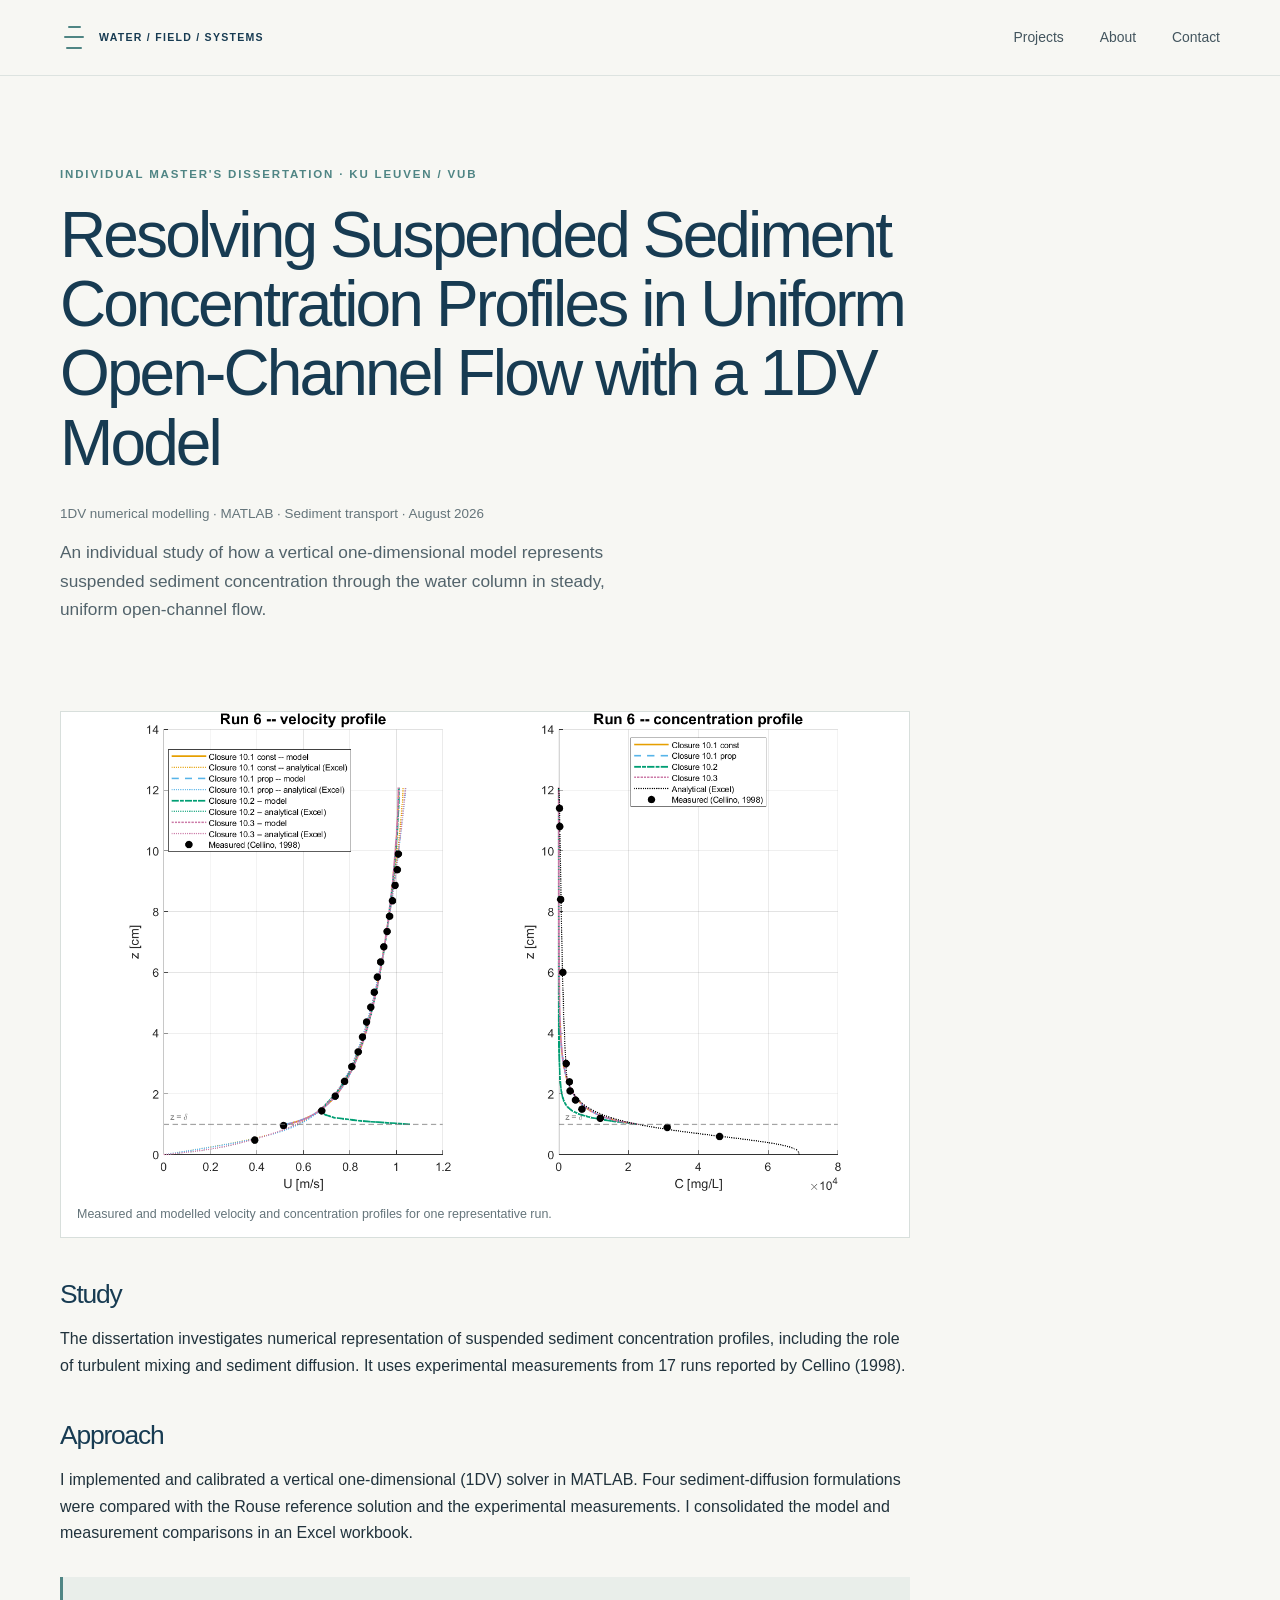
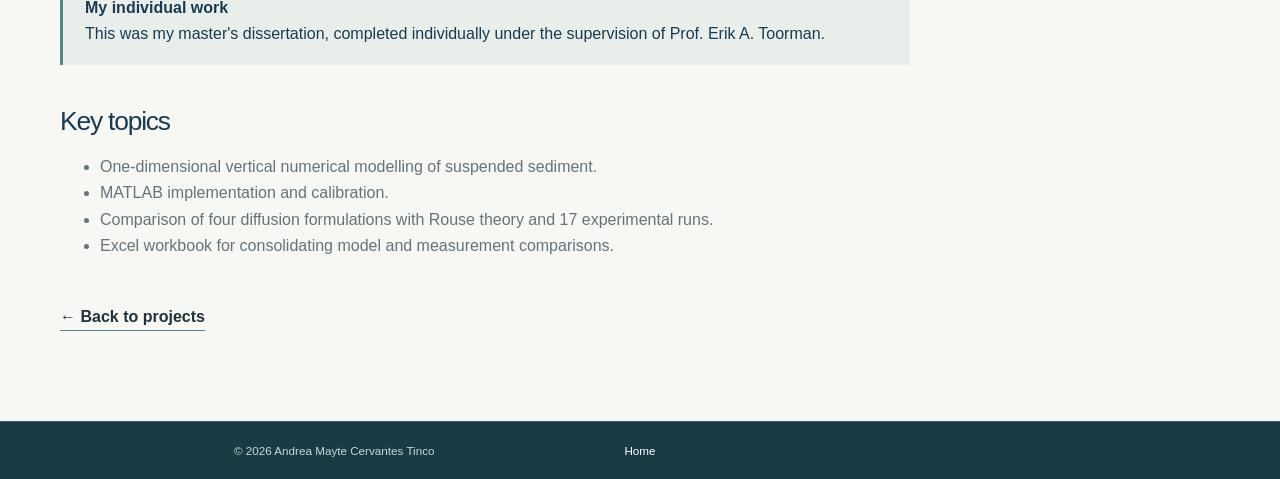
==== commit 33591b2e: "Expand portfolio project details and technical profile" ====
--- a/projects/thesis.html
+++ b/projects/thesis.html
@@ -5,7 +5,7 @@
   <meta name="viewport" content="width=device-width, initial-scale=1">
   <meta name="description" content="Andrea Cervantes' individual MSc dissertation on modelling suspended sediment profiles in open-channel flow.">
   <title>Suspended Sediment Modelling | Andrea Cervantes</title>
-  <link rel="stylesheet" href="../assets/css/style.css?v=13">
+  <link rel="stylesheet" href="../assets/css/style.css?v=14">
   <style>
     .case-hero { max-width:900px; padding:clamp(50px,8vw,90px) 0 36px; }
     .case-hero h1 { font-size:clamp(2.4rem,5vw,4.4rem); }
@@ -39,7 +39,7 @@
       <h2>Approach</h2>
       <p>I implemented and calibrated a vertical one-dimensional (1DV) solver in MATLAB. Four sediment-diffusion formulations were compared with the Rouse reference solution and the experimental measurements. I consolidated the model and measurement comparisons in an Excel workbook.</p>
       <div class="case-callout"><strong>My individual work</strong><br>This was my master's dissertation, completed individually under the supervision of Prof. Erik A. Toorman.</div>
-      <h2>Methods &amp; tools</h2>
+      <h2>Key topics</h2>
       <ul class="case-points"><li>One-dimensional vertical numerical modelling of suspended sediment.</li><li>MATLAB implementation and calibration.</li><li>Comparison of four diffusion formulations with Rouse theory and 17 experimental runs.</li><li>Excel workbook for consolidating model and measurement comparisons.</li></ul>
       <a class="back-link" href="../index.html#projects">← Back to projects</a>
     </article>
--- a/assets/css/style.css
+++ b/assets/css/style.css
@@ -422,3 +422,73 @@
   .capability-cards { grid-template-columns:1fr; gap:16px; }
   .contact-minimal .contact-links { flex-direction:row; }
 }
+/* Technical portfolio refinements */
+.brand .brand-mark { width:28px; height:28px; flex:0 0 28px; display:grid; place-items:center; }
+.brand .brand-mark svg { width:28px; height:28px; fill:none; stroke:var(--teal); stroke-width:2.2; stroke-linecap:round; }
+.about-layout { align-items:start; }
+.about-principle { margin:24px 0 0; padding:14px 0 14px 16px; border-left:2px solid var(--teal); color:#50656a; font-size:1rem; line-height:1.6; max-width:400px; }
+.project-grid-interactive .project-image { height:225px; min-height:0; aspect-ratio:16/10; background:#e8efec; }
+.project-grid-interactive .project-image img { height:100%; min-height:0; filter:saturate(.74) contrast(.98); }
+.project-grid-interactive .project-image-pair img:first-of-type { left:0; width:50%; border-right:2px solid #fff; }
+.project-grid-interactive .project-image-pair img:nth-of-type(2) { left:50%; width:50%; }
+.project-grid-interactive .thesis-carousel { height:225px; }
+.project-grid-interactive .project-image::after { content:""; position:absolute; inset:0; z-index:1; pointer-events:none; background:linear-gradient(180deg,rgba(18,51,63,.025),rgba(18,51,63,.10)); }
+.project-grid-interactive .project-image-pair::after { background:linear-gradient(180deg,rgba(18,51,63,.025),rgba(18,51,63,.12)); }
+.project-grid-interactive .visual-index { z-index:2; }
+.project-grid-interactive .project-content { min-height:250px; padding:22px; gap:9px; }
+.project-grid-interactive .project-content strong { font-size:1.23rem; }
+.project-grid-interactive .project-tags { margin-top:auto; }
+.project-grid-interactive .project-open { display:inline-flex; align-items:center; width:max-content; margin-top:4px; border:0; border-bottom:1px solid #a5bbb5; border-radius:0; background:transparent; padding:4px 0 5px; color:var(--navy); font:inherit; font-size:.82rem; font-weight:800; cursor:pointer; }
+.project-grid-interactive .project-open:hover { color:var(--teal); }
+.project-grid-interactive .project-open:focus-visible { outline:3px solid #8bb9ae; outline-offset:3px; }
+.skills-section { margin-top:clamp(54px,7vw,88px); }
+.capability-panel { background:#edf4f0; border:1px solid #cbdcd4; border-left:4px solid #569b91; border-radius:14px; padding:28px clamp(20px,3vw,34px) 26px; }
+.capability-panel h2 { color:#1b404c; }
+.capability-subtitle { color:#5f7775; }
+.capability-cards { grid-template-columns:repeat(3,minmax(0,1fr)); gap:12px 34px; }
+.capability-card { padding:13px 8px 15px 0; border-bottom:1px solid #d4e0da; }
+.capability-card h3 { color:#254e54; font-size:1rem; }
+.capability-card p { color:#586c6d; font-size:.85rem; }
+.capability-icon svg { stroke:#428e86; }
+.footer-inner { display:grid; grid-template-columns:1fr auto 1fr; align-items:center; gap:16px; }
+.footer-inner > * { text-align:center; }
+.footer-inner > :first-child { justify-self:start; }
+.footer-inner > :last-child { justify-self:end; }
+.footer-note { justify-self:center; color:#eef5f3; }
+.modal-visual { position:relative; margin:0; background:#f3f6f4; border-bottom:1px solid var(--line); }
+.modal-image-zoom { display:block; width:100%; border:0; padding:0; background:transparent; cursor:zoom-in; }
+.modal-image { width:100%; height:410px; max-height:55vh; object-fit:contain; background:#f3f6f4; }
+.modal-image-caption { min-height:24px; margin:0; padding:5px 14px 9px; color:#617374; font-size:.74rem; text-align:center; }
+.modal-gallery-controls { position:absolute; inset:0 0 30px; z-index:4; pointer-events:none; }
+.modal-gallery-controls[hidden] { display:none; }
+.modal-gallery-controls button { width:42px; height:42px; border:1px solid #d4dfda; border-radius:50%; background:#ffffffed; color:var(--navy); font-size:1.55rem; cursor:pointer; pointer-events:auto; box-shadow:0 2px 12px #102d4020; }
+.modal-gallery-controls span { position:absolute; bottom:4px; left:50%; transform:translateX(-50%); border-radius:20px; background:#ffffffed; padding:5px 10px; color:#43575a; font-size:.72rem; pointer-events:none; } .modal-gallery-controls button { position:absolute; top:50%; transform:translateY(-50%); } .modal-gallery-controls button:first-child { left:14px; } .modal-gallery-controls button:last-child { right:14px; }
+.modal-gallery-controls button:focus-visible,.modal-image-zoom:focus-visible { outline:3px solid #8bb9ae; outline-offset:2px; }
+.image-lightbox[hidden] { display:none; }
+.image-lightbox { position:fixed; inset:0; z-index:200; display:grid; grid-template-columns:64px 1fr 64px; align-items:center; gap:12px; padding:24px; background:rgba(7,22,30,.94); color:white; }
+.image-lightbox figure { display:grid; place-items:center; gap:10px; width:100%; height:100%; margin:0; }
+.image-lightbox figure img { max-width:100%; max-height:calc(100vh - 90px); object-fit:contain; }
+.image-lightbox figcaption { color:#e1e9e7; text-align:center; font-size:.85rem; }
+.lightbox-close { position:absolute; top:16px; right:20px; width:42px; height:42px; border:1px solid #ffffff6b; border-radius:50%; background:#ffffff1a; color:white; font-size:1.8rem; cursor:pointer; }
+.lightbox-arrow { width:48px; height:48px; border:1px solid #ffffff70; border-radius:50%; background:#ffffff18; color:white; font-size:1.8rem; cursor:pointer; }
+.lightbox-arrow:hover,.lightbox-close:hover { background:#ffffff35; }
+@media(max-width:850px) { .capability-cards { grid-template-columns:repeat(2,minmax(0,1fr)); } }
+@media(max-width:680px) {
+ .project-grid-interactive .project-image { height:210px; }
+ .project-grid-interactive .project-content { min-height:0; }
+ .capability-cards { grid-template-columns:1fr; gap:0; }
+ .footer-inner { grid-template-columns:1fr; gap:7px; justify-items:center; }
+ .footer-inner > :first-child,.footer-inner > :last-child { justify-self:center; }
+ .modal-image { height:250px; max-height:38vh; }
+ .modal-gallery-controls { inset:0 0 30px; }
+ .modal-gallery-controls span { bottom:2px; }
+ .image-lightbox { grid-template-columns:36px 1fr 36px; gap:6px; padding:14px; }
+ .lightbox-arrow { width:36px; height:36px; font-size:1.4rem; }
+ .lightbox-close { top:9px; right:10px; }
+ .image-lightbox figure img { max-height:calc(100vh - 110px); }
+ .about-principle { margin-top:17px; }
+}
+
+.thesis-modal .project-modal .modal-image { height:520px; max-height:58vh; }
+.footer-inner > :first-child,.footer-inner > :last-child { justify-self:center; }
+@media(max-width:680px) { .thesis-modal .project-modal .modal-image { height:38vh; max-height:38vh; } }
